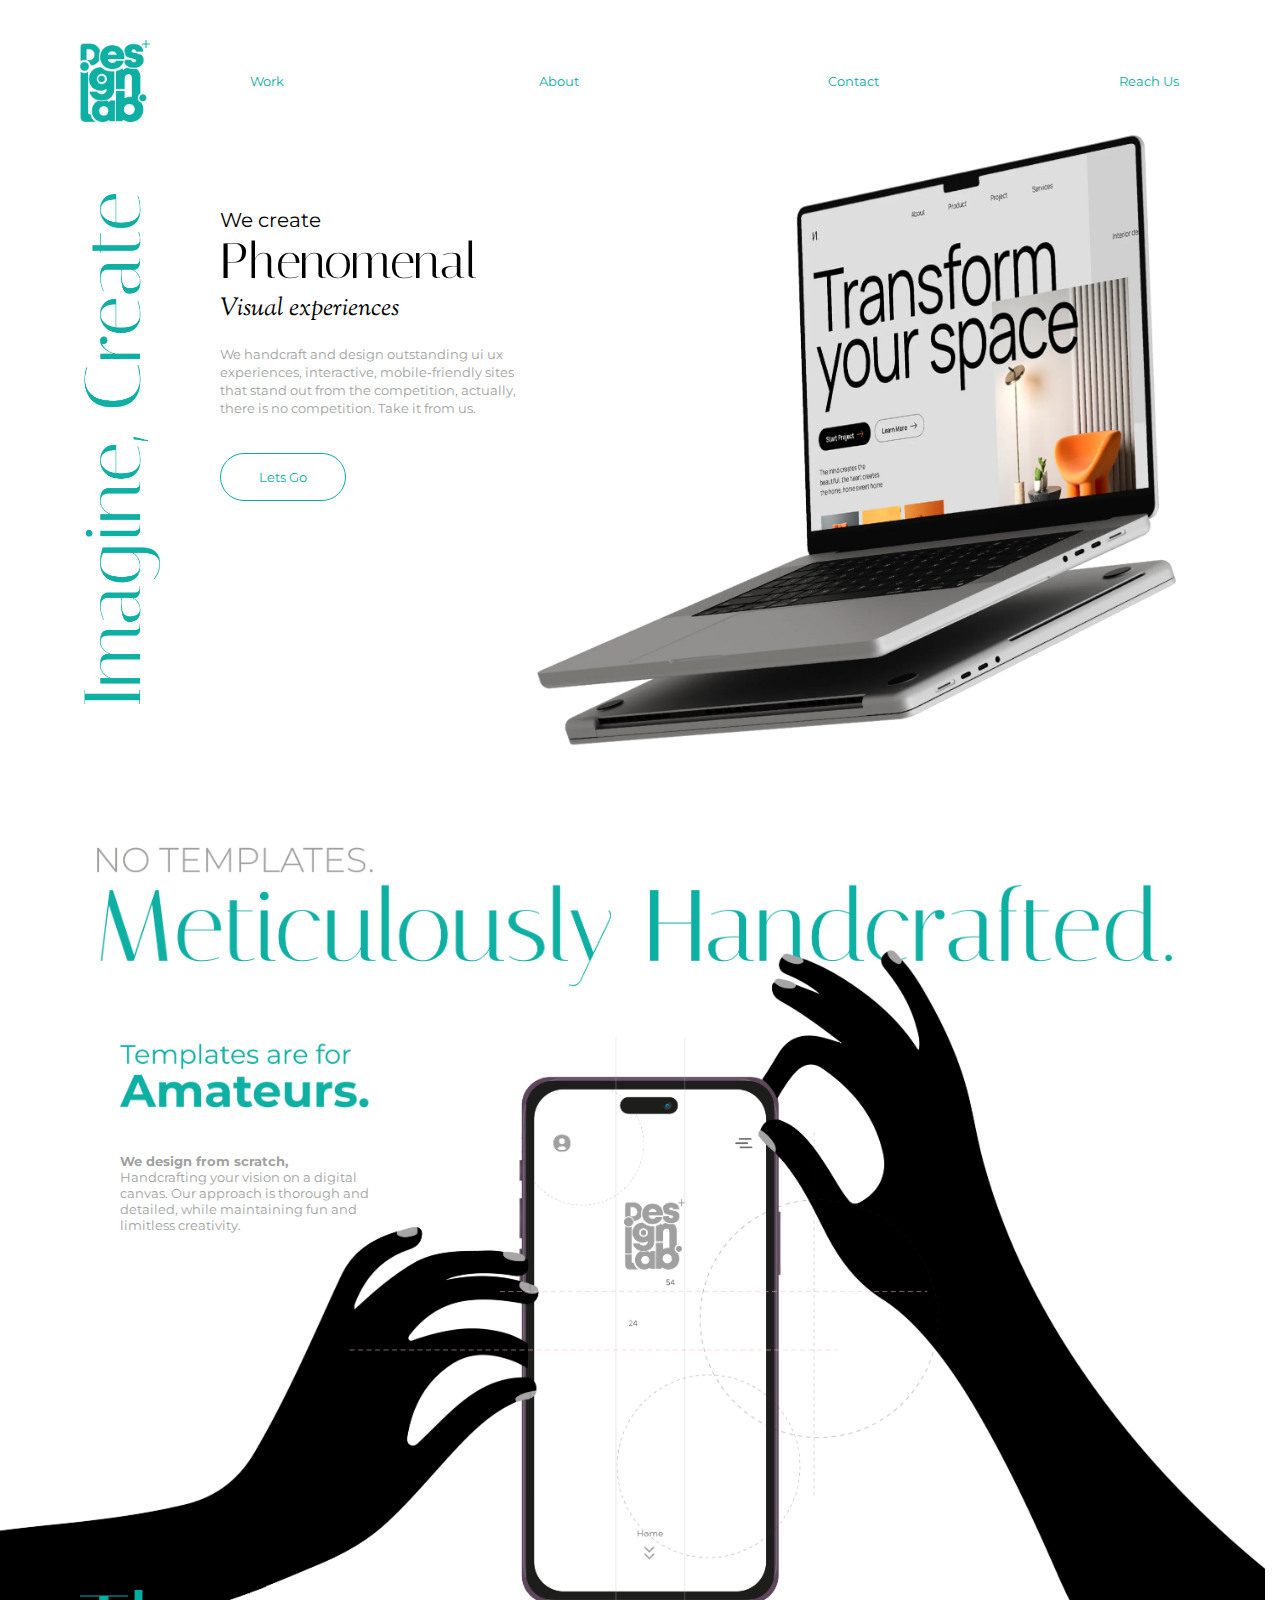
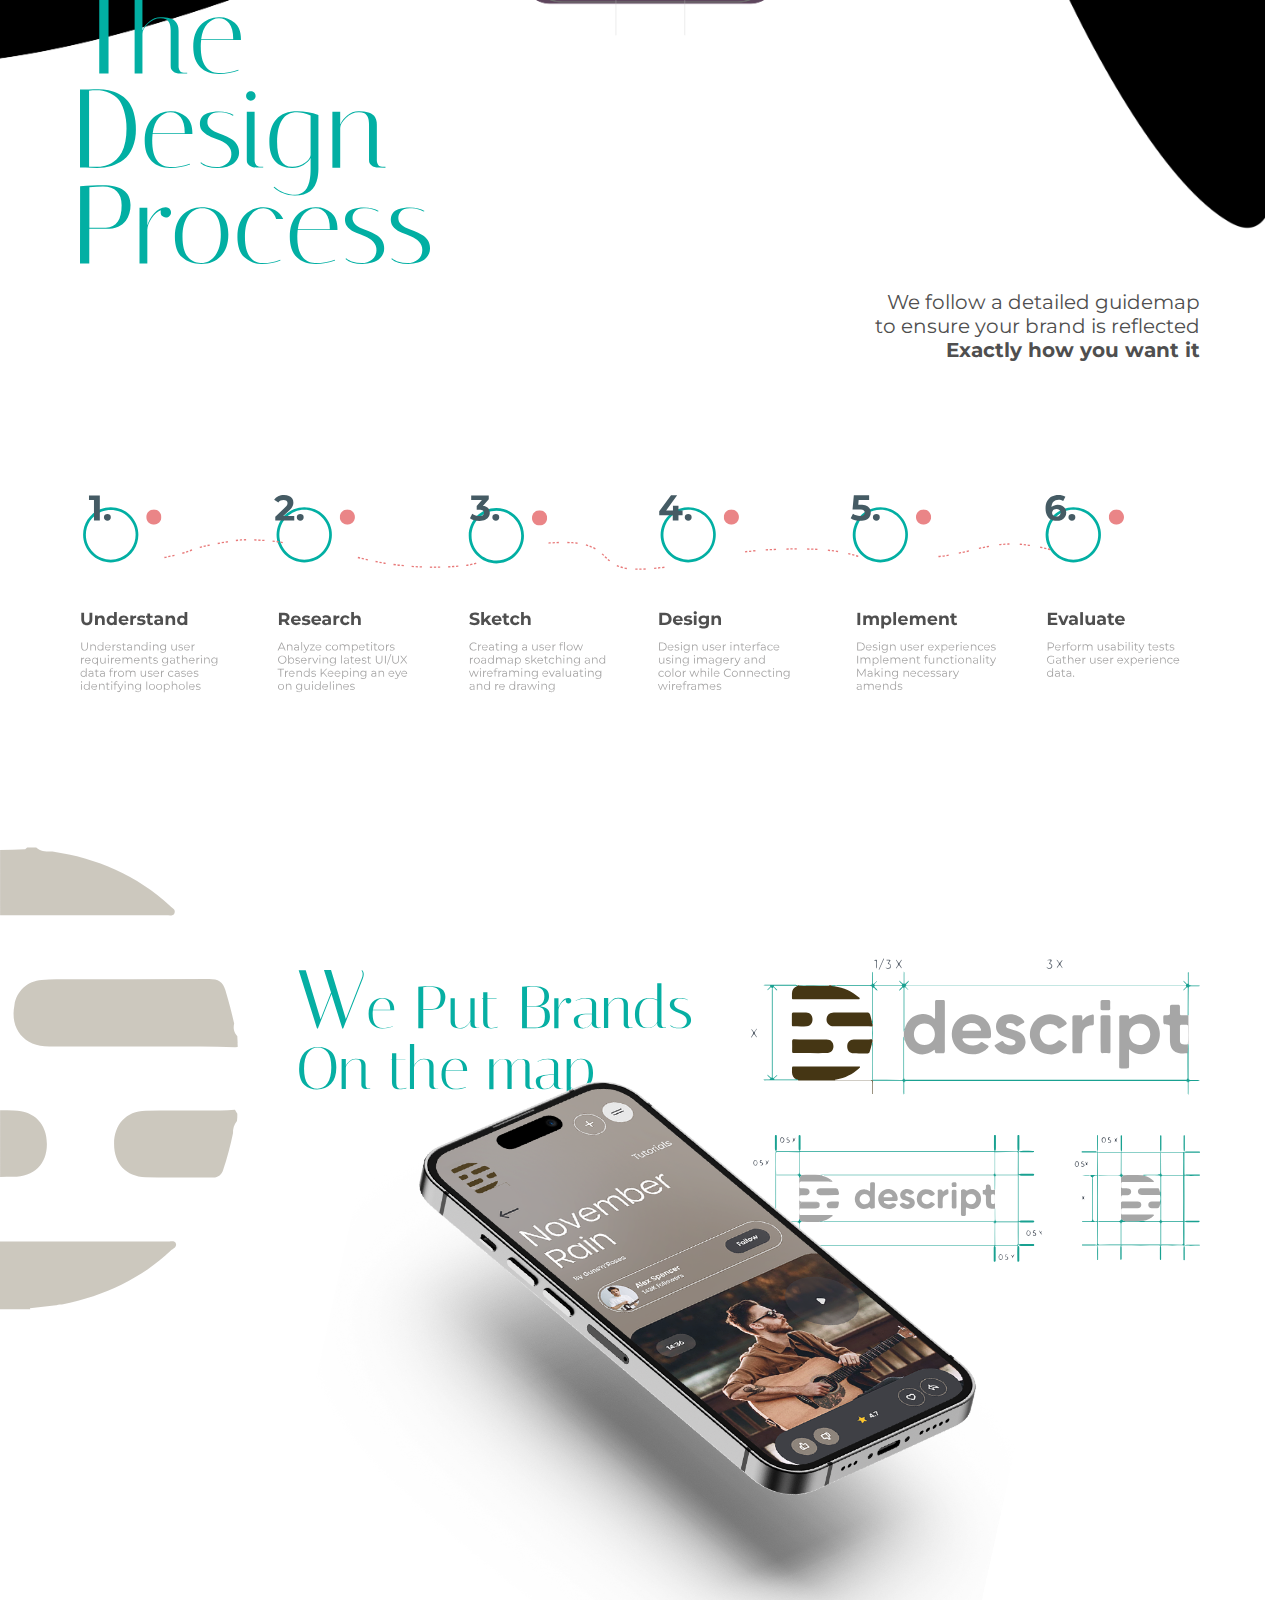
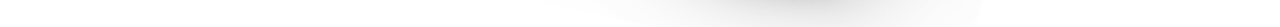
==== index.html @ c90d4e8f "Update index.html" ====
<!DOCTYPE html>
<html>
    <head>
        <!-- Google tag (gtag.js) -->
<script async src="https://www.googletagmanager.com/gtag/js?id=G-6JZDWFTPSZ"></script>
<script>
  window.dataLayer = window.dataLayer || [];
  function gtag(){dataLayer.push(arguments);}
  gtag('js', new Date());

  gtag('config', 'G-6JZDWFTPSZ');
</script>
        <title>Designlab</title>
        <link rel="stylesheet" href="Designlab.css">
        <link rel="icon" type="image/x-icon" href="Images/favicon.ico">
        
        <link rel="preconnect" href="https://fonts.googleapis.com">
        <link rel="preconnect" href="https://fonts.gstatic.com" crossorigin>
        <link href="https://fonts.googleapis.com/css2?family=Italiana&family=Montserrat:wght@400;700&family=Sorts+Mill+Goudy:ital@1&display=swap" rel="stylesheet">
    </head>
    <body class="body">
        <div class="Header_elements_div">
            <div class="designlab_logo_div">
             <img class="designlablogo" src="Images/designlab_logo.png">
            </div>
            <button class="Work_button">Work</button>
            <button class="About_button">About</button>
            <button class="Contact_button">Contact</button>
            <button class="ReachUs_button">Reach Us</button>
        </div>

        <div class="landing_page_elements_div">
            <div class="imagine_create_div">
                <img class="imagine_create" src="Images/imagine_create_vertical-01.png">
            </div>
            <div class="we_create_phenomenal_div">
                <p class="we_create_phenomenal"> <span class="we_create_txt">We create</span>  <br> <span class="phenomenal">Phenomenal</span> <br> <span class="Visual_experiences">Visual experiences</span> <br> <br> <span class="paragraph_text"> We handcraft and design outstanding ui ux <br> experiences, interactive, mobile-friendly sites <br> that stand out from the competition, actually, <br> 
                    there is no competition. Take it from us.</span>
                </p>
                <button class="lets_go_button">Lets Go</button>
            </div>

            <div class="floating_mac_div">
                <img class="floating_mac" src="Images/floating_mac.webp">
            </div>
        </div>

        <div class="meticulous_div">
            <img class="meticulously_handcrafted" src="Images/meticulously_handcrafted-01.png">
            <div class="phone_hands">
                <img class="phone_hands_image" src="Images/Phone_hands.png">
            </div>
            <div class="amateurs">
                <img class="templates_are_for_amateurs" src="Images/templates_are_for_amateurs-01.png">

                <p class="we_design"> <span class="we_design_sentence">
                    We design from scratch,</span> <br> 
                    Handcrafting your vision on a digital <br> 
                    canvas. Our approach is thorough and <br> 
                    detailed, while maintaining fun and <br> 
                    limitless creativity.
                </p>
            </div>
        </div>

        <div class="the_design_process_div">
            <img class="design_process_text" src="Images/design_process_text-01.svg">
            <div class="we_follow_div">
                <p class="we_follow_text">
                    We follow a detailed guidemap <br>
                    to ensure your brand is reflected <br>
                    <span class="exactly_how"> Exactly how you want it </span> 
                </p>
            </div>
            <div class="roadmap_div">
            <img class="roadmap" src="Images/roadmap.svg">
            </div>
        </div>

        <div class="brands_on_the_map_div">
            <img class="brands_on_the_map" src="Images/brands_on_the_map.svg">
            <img class="floating_iphone" src="Images/floating_iphone.png">
        </div>
        
</body>
</html>
---- Designlab.css ----
.body{
    margin-left: 80px;
    margin-right: 80px;
    margin-bottom: 500px;
}

.designlablogo{
    width: 70px;}

.Work_button {
    font-family: 'Montserrat';
    position: absolute;
    right: 895px;
    display: inline-block;
    background-color: #ffffff;
    border: #ffffff 1px solid;
    color: #06AFA3;
    border-radius: 30px;
    padding-left: 20px;
    padding-right: 20px;
    padding-top: 5px;
    padding-bottom: 5px;
    transition-duration: 500ms;
    transition: ease-in-out;}
    
.Work_button:hover{
    border-color: #2b2828;}

.About_button {
    font-family: 'Montserrat';
    position: absolute;
    right: 600px;
    display: inline-block;
    background-color: #ffffff;
    color: #06AFA3;
    border-style: solid;
    border-color: #ffffff;
    border-radius: 30px; 
    border-width: 1px;
    padding-left: 20px;
    padding-right: 20px;
    padding-top: 5px;
    padding-bottom: 5px;}

.Contact_button {
    font-family: 'Montserrat';
    position: absolute;
    right: 300px;
    display: inline-block;
    background-color: #ffffff;
    color:#06AFA3;
    border-style: solid;
    border-color: #ffffff;
    border-radius: 30px;
    border-width: 1px;
    padding-left: 20px;
    padding-right: 20px;
    padding-top: 5px;
    padding-bottom: 5px;}

.ReachUs_button {
    font-family: 'Montserrat';
    position: absolute;
    right: 0;
    display: inline-block;
    background-color: #ffffff;
    color:#06AFA3;
    border-style: solid;
    border-color: #ffffff;
    border-radius: 30px;
    border-width: 1px;
    padding-left: 20px;
    padding-right: 20px;
    padding-top: 5px;
    padding-bottom: 5px;}

.Header_elements_div{
    margin-top: 40px;
    align-items: center;
    position: relative;
    display: flex;}
    

.designlab_logo_div{
    display: flex;}

.Buttons_div{
    display: flex;
    justify-content: space-between;
    align-items: center;}

.imagine_create{
    width: 80px;
    margin-top: 72px;}
    
.imagine_create_div{
    position: absolute;
    left: 0;}     
    

.landing_page_elements_div{
    margin-bottom: 300px;
    display: flex;
    position: relative;}
    
.we_create_txt{
    font-family: 'montserrat';
    font-size: 20px;}    

.phenomenal{
    font-family: 'italiana';
    font-size: 50px;}

.Visual_experiences{
    font-family: 'Sorts Mill Goudy';
    font-style: italic;
    font-size: 25px;}   
    
.we_create_phenomenal{
    display: inline-block;}

.we_create_phenomenal_div{
    position: absolute;
    left: 140px;
    top: 70px;
    position: relative;}

.floating_mac{
    position: absolute;
    right: 0;
    top: -20px;
    width: 700px;
    margin-top: 0px;}
    
.text_paragraph_div{
    display: flex;}
    
.paragraph_text{
    font-family: 'montserrat';
    font-size: 13px;
    color: #A1A1A1;}
    
.lets_go_button{
    display: flex;
    font-family: 'montserrat';
    color: #06AFA3;
    background-color: #ffffff;
    border: #06AFA3 solid 1.3px;
    padding: 15px 38px 15px 38px;
    border-radius: 30px;
    margin-top: 20px ;}

.lets_go_button:hover{
    background-color: #06AFA3;
    color: #ffffff;
    transition: ease-in-out;
    transition-duration: 200ms;}

.meticulous_div{
    display: inline-block;
    position: relative;
    margin-top: 100px;
    margin-bottom: 200px;}    
    
.meticulously_handcrafted{
    position: relative;
    top: 0;
    display: flex;
    justify-self: center;
    width: 1100px;}
    
/*.floating_iphone{
    width: 760px;
    position: absolute;
    top: 80px;
    left: 150px;}*/

.phone_hands{
    position: absolute;
    top: 115px;
    left: -80px;} 

.phone_hands_image{
    width: 1265px;
}    
    
.amateurs{
    position: absolute;
    top: 210px;
    left: 40px;
    margin-right: 60px;}

.templates_are_for_amateurs{
    width: 250px;}    
    
.we_design{
    margin-top: 30px;
    font-family: 'montserrat';
    text-align: left;
    font-weight: 400;
    font-size: 13px;
    color: #A1A1A1;}

.we_design_sentence{
    font-weight: 700;
    font-family: 'montserrat';}

.the_design_process_div{
    z-index: 50;
    position: relative;
    margin-bottom: 1250px;}

.we_follow_div{
    position: relative;
    margin-bottom: 400px;}  
    
.we_follow_text{
    position: absolute;
    right: 0;
    top: 280px;
    color: #4F4F4F;
    font-family: 'montserrat';
    font-size: 20px;
    text-align: right;}

.exactly_how{
    font-weight: 700;}    

.design_process_text{
    position: absolute;
    top: 0;
    left: 0;
    width: 350px;
}    

.roadmap{
    width: 1100px;}
    
.roadmap_div{
    position: absolute;
    top: 500px;}

.brands_on_the_map_div{
    z-index: 20;
    position: relative;}

.brands_on_the_map{
    position: absolute;
    left: -80px;
}    

.floating_iphone{
    width: 920px;
    position: absolute;
    top: 195px;
    left: 150px;}
    
.project_card{
    width: 310px;
    height: 340px;
    border-radius: 20px;
    border: #2b2828, solid, 1px;
    background-color: #ffffff;
    box-shadow: 0px 0px 4px rgba(0, 0, 0, 0.2)
}
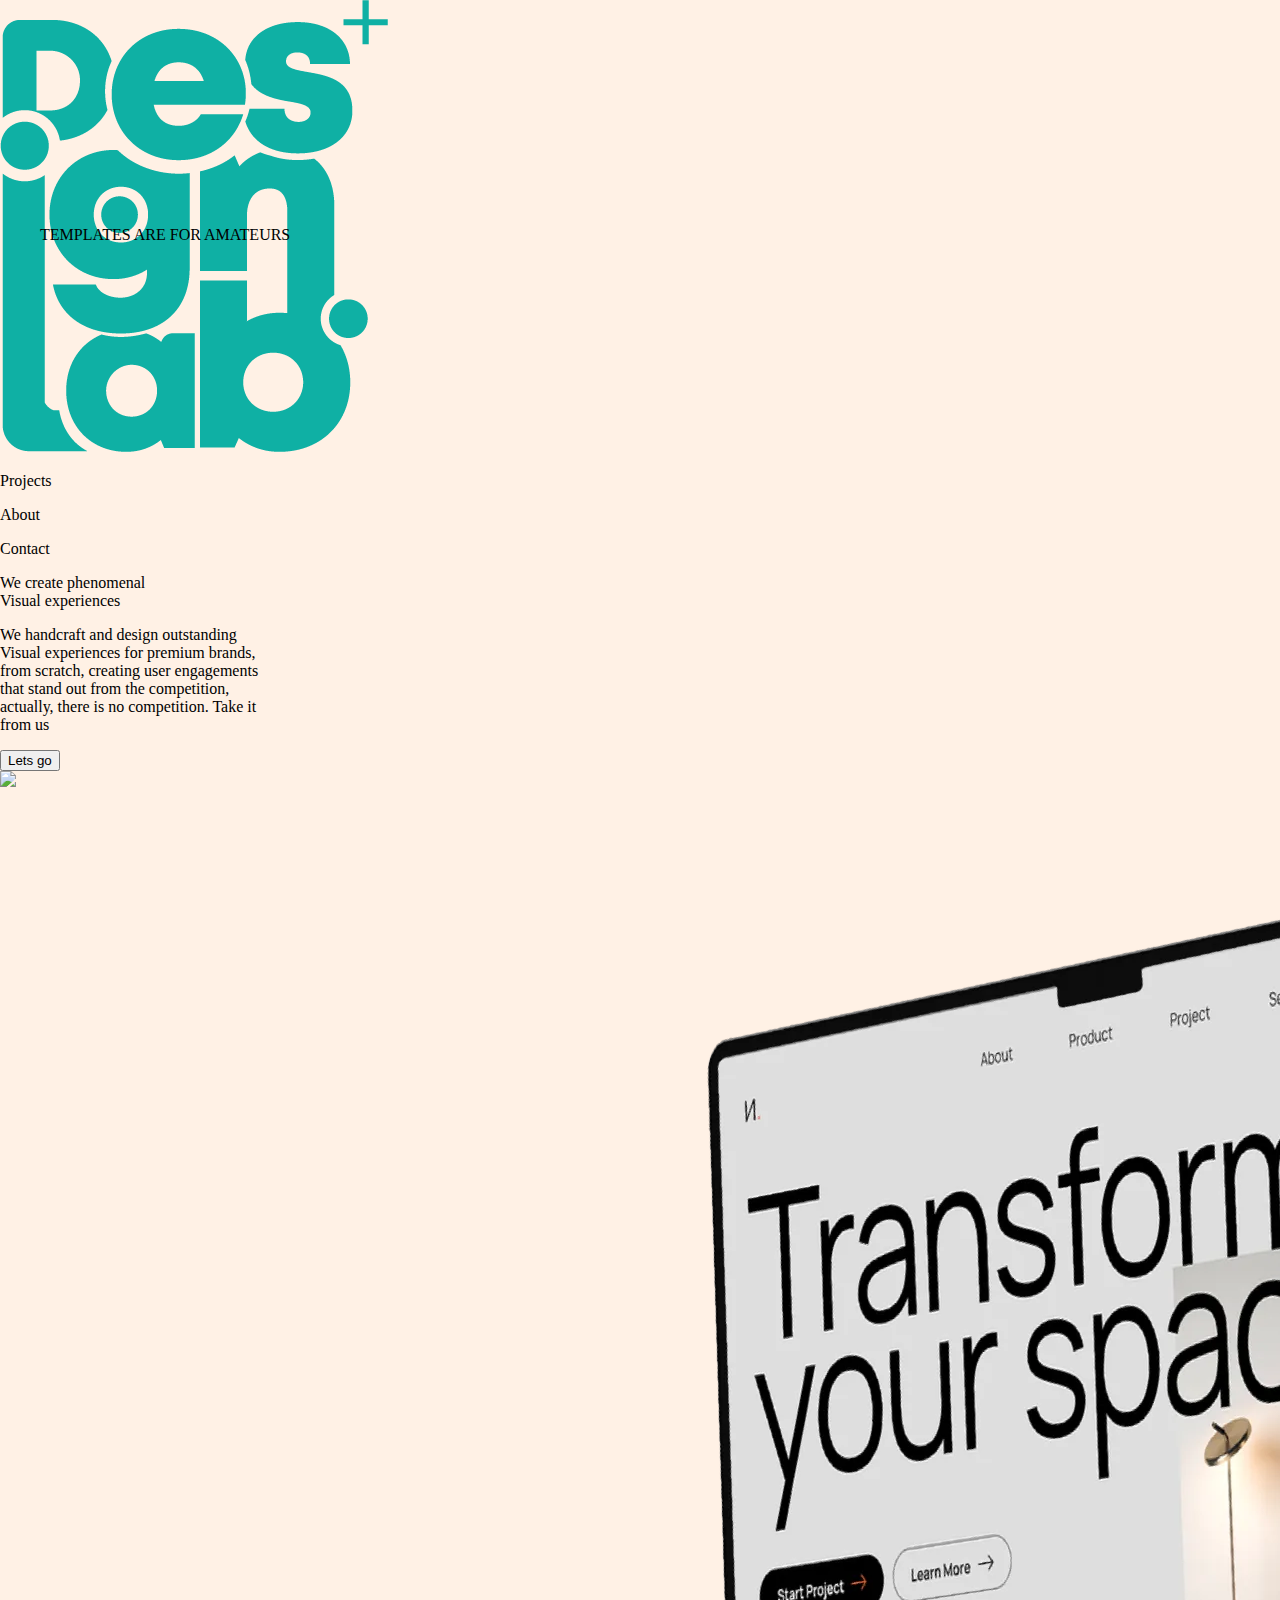
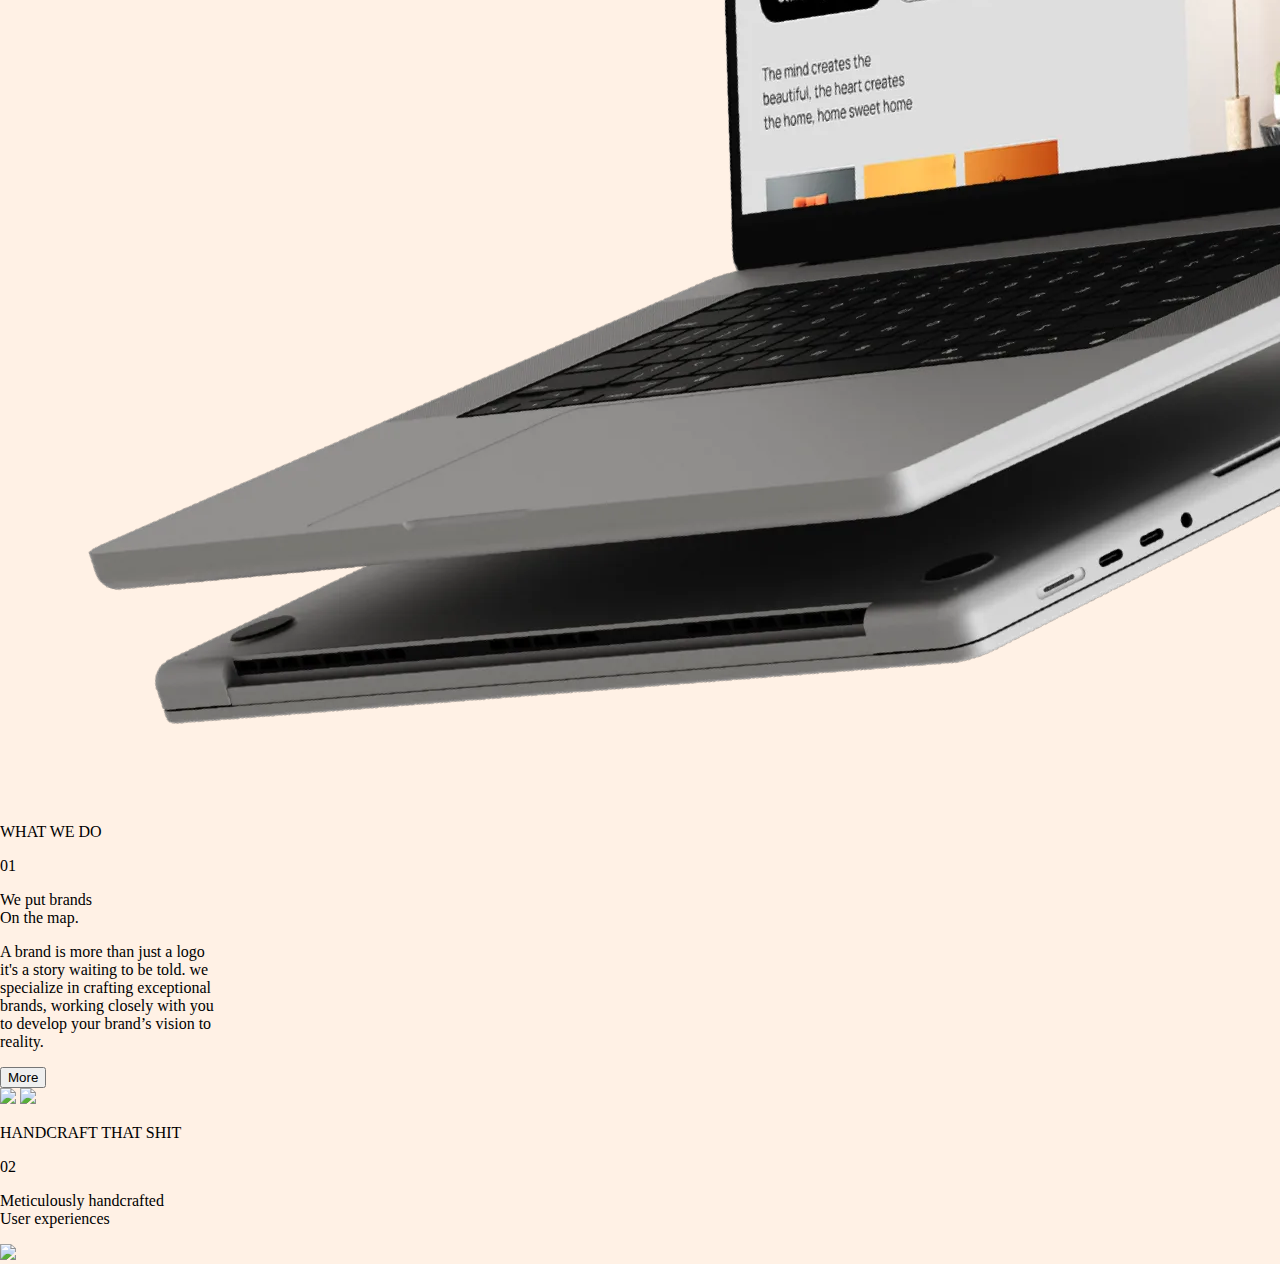
==== commit 96f87ce5: "Update index.html" ====
--- a/index.html
+++ b/index.html
@@ -1,86 +1,91 @@
 <!DOCTYPE html>
 <html>
     <head>
-        <!-- Google tag (gtag.js) -->
-<script async src="https://www.googletagmanager.com/gtag/js?id=G-6JZDWFTPSZ"></script>
-<script>
-  window.dataLayer = window.dataLayer || [];
-  function gtag(){dataLayer.push(arguments);}
-  gtag('js', new Date());
-
-  gtag('config', 'G-6JZDWFTPSZ');
-</script>
         <title>Designlab</title>
         <link rel="stylesheet" href="Designlab.css">
-        <link rel="icon" type="image/x-icon" href="Images/favicon.ico">
-        
+        <link rel="icon" type="image/x-icon" href="/images/favicon.ico">
+        <style> body{background:#FFF1E5;
+        margin: 0%;
+        overflow-x : hidden;
+        justify-content: center;}</style>
+        <link rel="preload" href="AstralagaRegular.woff2" as="font" type="font/woff2" crossorigin>
+        <link rel="preload" href="AstralagaMedium.woff2" as="font" type="font/woff2" crossorigin>
         <link rel="preconnect" href="https://fonts.googleapis.com">
         <link rel="preconnect" href="https://fonts.gstatic.com" crossorigin>
-        <link href="https://fonts.googleapis.com/css2?family=Italiana&family=Montserrat:wght@400;700&family=Sorts+Mill+Goudy:ital@1&display=swap" rel="stylesheet">
+        <link href="https://fonts.googleapis.com/css2?family=Space+Grotesk:wght@300..700&display=swap" rel="stylesheet">
     </head>
-    <body class="body">
-        <div class="Header_elements_div">
-            <div class="designlab_logo_div">
-             <img class="designlablogo" src="Images/designlab_logo.png">
-            </div>
-            <button class="Work_button">Work</button>
-            <button class="About_button">About</button>
-            <button class="Contact_button">Contact</button>
-            <button class="ReachUs_button">Reach Us</button>
+
+    <body>
+        <div class="topsection">
+            <img class="logo"  src="Images/designlab_logo.png">
         </div>
 
-        <div class="landing_page_elements_div">
-            <div class="imagine_create_div">
-                <img class="imagine_create" src="Images/imagine_create_vertical-01.png">
+        <div class="navbar">
+            <p class="navlink">Projects</p>
+            <div class="navdivider"></div>
+            <p class="navlink">About</p>
+            <div class="navdivider" ></div>
+            <p class="navlink">Contact</p>
+        </div>
+
+        <div class="herosection">
+            <div class="textdiv">
+                <p  class="wecreate"> We create phenomenal<br>
+                    Visual experiences</p>
+                <p  class="wehandcraft"> We handcraft and design outstanding <br>
+                    Visual experiences for premium brands,<br> from scratch, creating user engagements<br>
+                    that stand out from the competition,<br> actually, there is no competition. Take it<br>
+                    from us
+                </p>
+                <button class="letsgobutton">Lets go</button>
+
             </div>
-            <div class="we_create_phenomenal_div">
-                <p class="we_create_phenomenal"> <span class="we_create_txt">We create</span>  <br> <span class="phenomenal">Phenomenal</span> <br> <span class="Visual_experiences">Visual experiences</span> <br> <br> <span class="paragraph_text"> We handcraft and design outstanding ui ux <br> experiences, interactive, mobile-friendly sites <br> that stand out from the competition, actually, <br> 
-                    there is no competition. Take it from us.</span>
+            <img class="imaginecreate" src="Images/imagine-create.svg">
+            <img class="floatingmac" src="Images/floating_mac.webp">
+        </div>
+
+        <div class="whatwedo" >
+            <p class="whatwedotext">WHAT WE DO</p>
+        </div>
+
+        <div class="brandingsection">
+            <Div class="textdiv2" >
+                <div class="one">
+                    <p>01</p>
+                </div>
+                <p  class="weputbrands"> We put brands<br>
+                    On the map.</p>
+                <p  class="a-brand-is"> A brand is more than just a logo <br>
+                    it's a story waiting to be told. we<br> specialize in crafting exceptional <br>
+                    brands, working closely with you<br> to develop your brand’s vision to<br>
+                    reality.
                 </p>
-                <button class="lets_go_button">Lets Go</button>
+                <button class="morebutton">More</button>
+            </Div>
+            <img class="floatingiphone" src="Images/floating-iphone.png">
+            <img class="descriptgraphic" src="Images/descript-graphic.svg">
+        </div>
+
+        <div class="amateurs" >
+            <p>TEMPLATES ARE FOR AMATEURS</p>
+        </div>
+
+        <div class="shittext" >
+            <p>HANDCRAFT THAT SHIT</p>
+        </div>
+
+        <div class="meticulous-section">
+            <div class="two">
+                <p>02</p>
+            </div>
+            <div class="meticuloustext" >
+                <p>Meticulously handcrafted<br>User experiences</p>
             </div>
 
-            <div class="floating_mac_div">
-                <img class="floating_mac" src="Images/floating_mac.webp">
-            </div>
-        </div>
+            <img class="phonehands" src="Images/phone-hands.png">
 
-        <div class="meticulous_div">
-            <img class="meticulously_handcrafted" src="Images/meticulously_handcrafted-01.png">
-            <div class="phone_hands">
-                <img class="phone_hands_image" src="Images/Phone_hands.png">
-            </div>
-            <div class="amateurs">
-                <img class="templates_are_for_amateurs" src="Images/templates_are_for_amateurs-01.png">
-
-                <p class="we_design"> <span class="we_design_sentence">
-                    We design from scratch,</span> <br> 
-                    Handcrafting your vision on a digital <br> 
-                    canvas. Our approach is thorough and <br> 
-                    detailed, while maintaining fun and <br> 
-                    limitless creativity.
-                </p>
-            </div>
-        </div>
-
-        <div class="the_design_process_div">
-            <img class="design_process_text" src="Images/design_process_text-01.svg">
-            <div class="we_follow_div">
-                <p class="we_follow_text">
-                    We follow a detailed guidemap <br>
-                    to ensure your brand is reflected <br>
-                    <span class="exactly_how"> Exactly how you want it </span> 
-                </p>
-            </div>
-            <div class="roadmap_div">
-            <img class="roadmap" src="Images/roadmap.svg">
-            </div>
-        </div>
-
-        <div class="brands_on_the_map_div">
-            <img class="brands_on_the_map" src="Images/brands_on_the_map.svg">
-            <img class="floating_iphone" src="Images/floating_iphone.png">
         </div>
         
-</body>
+        
+    </body>
 </html>
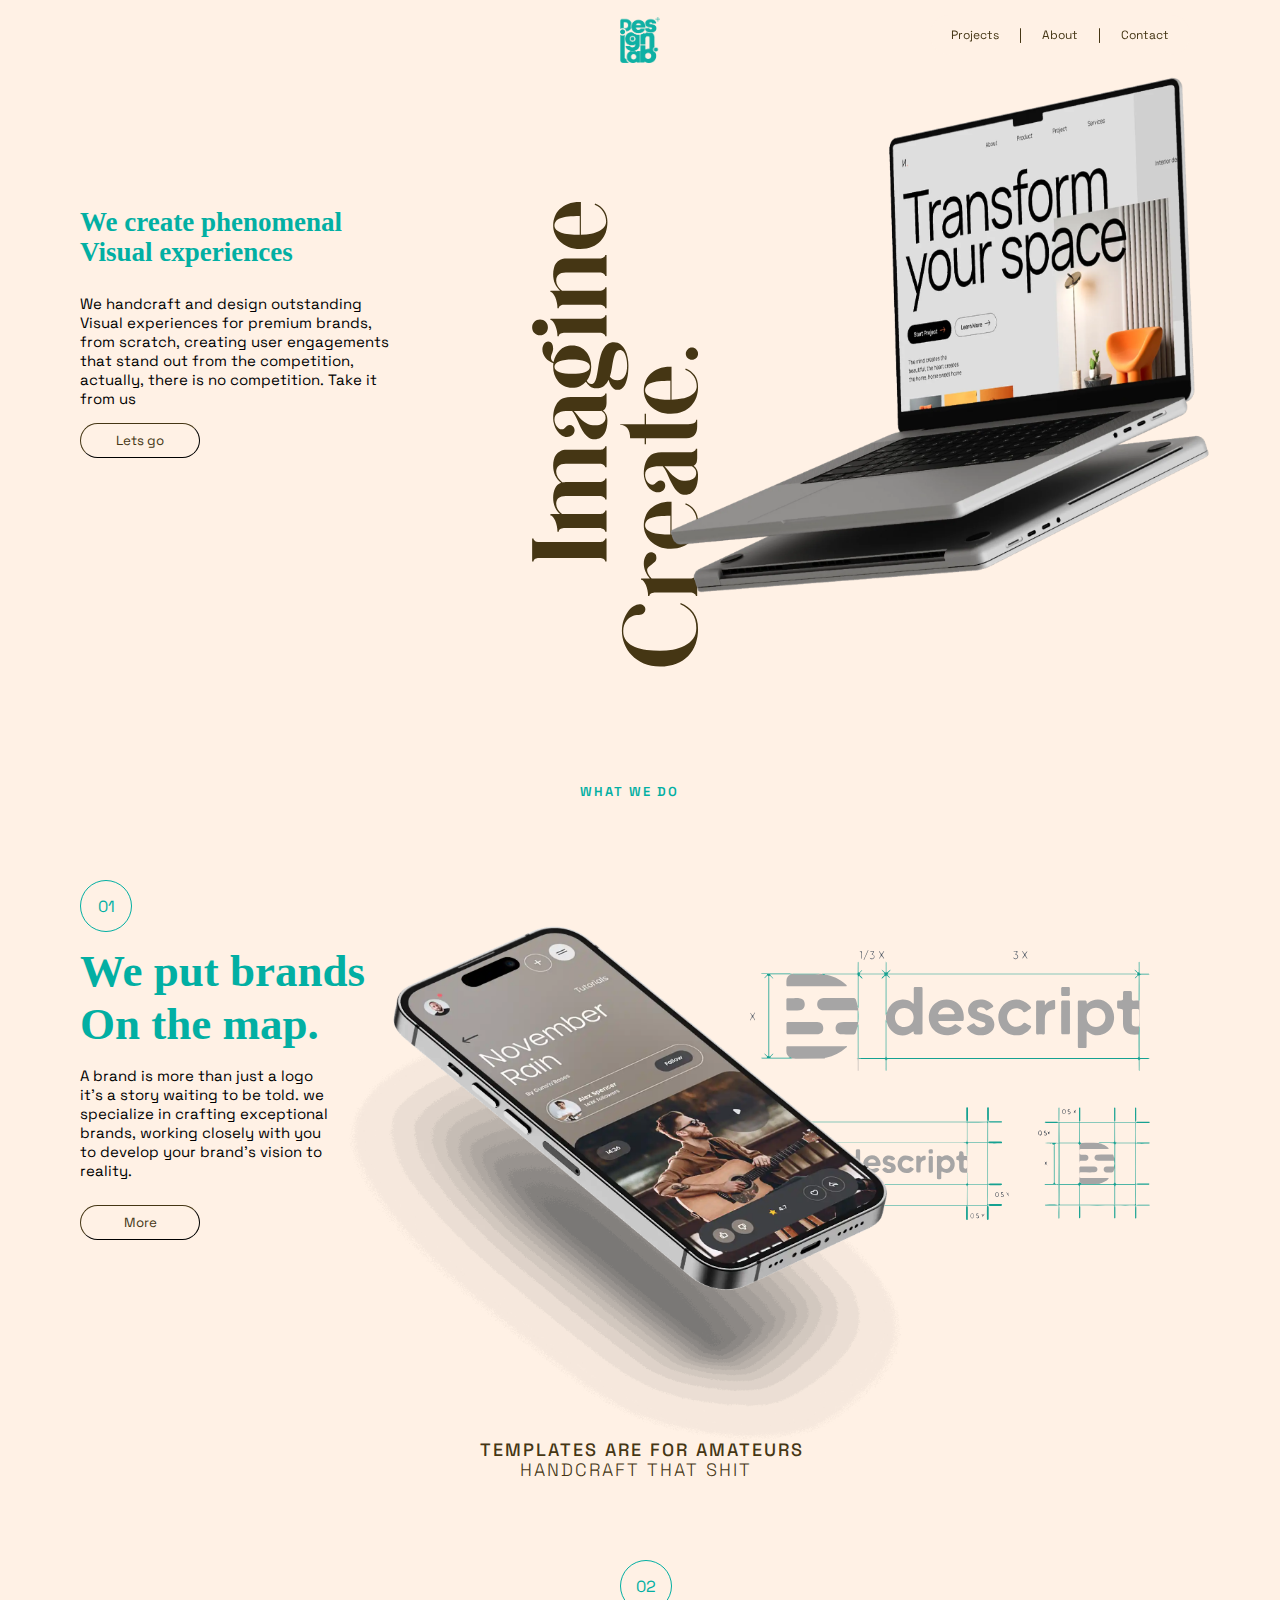
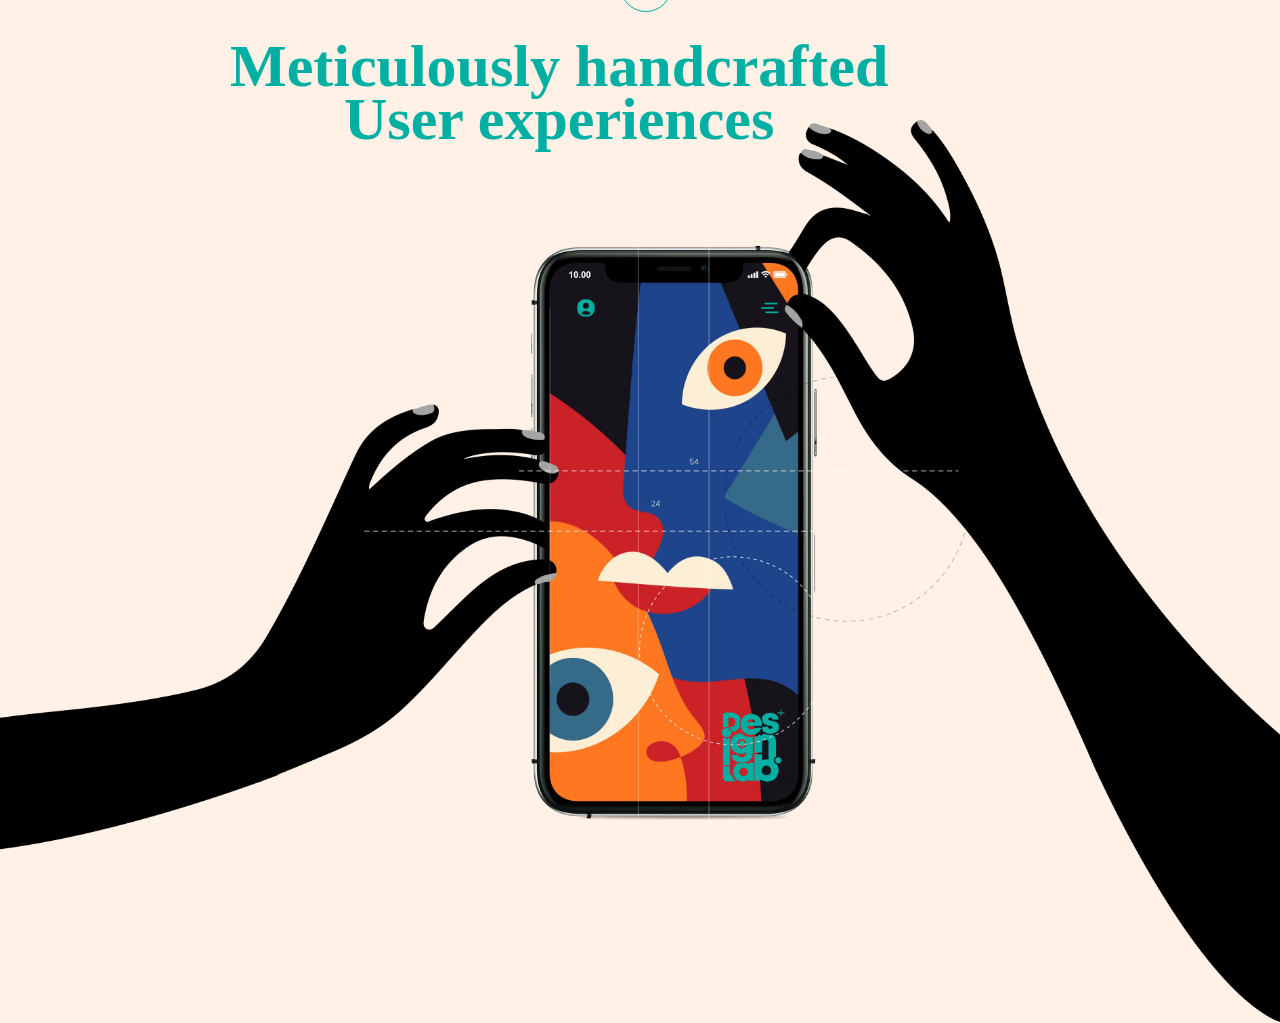
==== commit c6c845e1: "Update index.html" ====
--- a/index.html
+++ b/index.html
@@ -62,7 +62,7 @@
                 </p>
                 <button class="morebutton">More</button>
             </Div>
-            <img class="floatingiphone" src="Images/floating-iphone.png">
+            <img class="floatingiphone" src="Images/floating-iphone.webp">
             <img class="descriptgraphic" src="Images/descript-graphic.svg">
         </div>
 
@@ -82,7 +82,7 @@
                 <p>Meticulously handcrafted<br>User experiences</p>
             </div>
 
-            <img class="phonehands" src="Images/phone-hands.png">
+            <img class="phonehands" src="Images/phone-hands.webp">
 
         </div>
         
--- a/Designlab.css
+++ b/Designlab.css
@@ -1,265 +1,236 @@
-.body{
-    margin-left: 80px;
-    margin-right: 80px;
-    margin-bottom: 500px;
-}
-
-.designlablogo{
-    width: 70px;}
-
-.Work_button {
-    font-family: 'Montserrat';
-    position: absolute;
-    right: 895px;
-    display: inline-block;
-    background-color: #ffffff;
-    border: #ffffff 1px solid;
-    color: #06AFA3;
-    border-radius: 30px;
-    padding-left: 20px;
-    padding-right: 20px;
-    padding-top: 5px;
-    padding-bottom: 5px;
-    transition-duration: 500ms;
-    transition: ease-in-out;}
-    
-.Work_button:hover{
-    border-color: #2b2828;}
-
-.About_button {
-    font-family: 'Montserrat';
-    position: absolute;
-    right: 600px;
-    display: inline-block;
-    background-color: #ffffff;
-    color: #06AFA3;
+.topsection{
+    align-items: center;
+    justify-content: center;
+    position: absolute;
+    display: flex;
+    background-color: rgba(127, 255, 212, 0);
+    width: 100%;
+    height: 80px;
+}
+
+.navbar{
+    display: flex;
+    position: fixed;
+    backdrop-filter: blur(5px);
+    justify-content: space-evenly;
+    align-items: center;
+    top: 15px;
+    background-color: #fff1e5c6;
+    width: 260px;
+    height: 40px;
+    border-radius: 50px;
+    left: 930px;
+    z-index: 100;
+}
+
+.navdivider{
+    background-color: #453614;
+    height: 15px;
+    width: 0.5px;
+    border-radius: 20px;
+}
+
+.navlink{
+    font-family: "Space Grotesk", sans-serif;
+    font-size: 12px;
+    color: #453614;
+
+}
+
+.logo{
+    position: relative;
+    display: flex;
+    width: 40px;
+}
+
+.herosection{
+    position: absolute;
+    display: flex;
+    top: 50px;
+
+}
+
+.imaginecreate{
+    position: relative;
+    width: 210px;
+    left: 200px;
+    top: 100px;
+}
+
+.floatingmac{
+    position: relative;
+    width: 590px;
+    left: 120px;
+}
+
+.textdiv{
+    position: relative;
+    left: 80px;
+    top: 130px;
+}
+
+.wecreate{
+    color: #02AFA3;
+    font-family: 'Astralaga';
+    font-weight: 800;
+    font-size: 27px;
+    line-height: 30px;
+
+}
+
+.wehandcraft{
+    font-family: "Space Grotesk", sans-serif;
+    font-size: 15px;
+    font-weight: 400;}
+
+.letsgobutton{
+    font-family: "Space Grotesk", sans-serif;
+    background-color: rgba(0, 0, 0, 0);
+    width: 120px;
+    height: 35px;
+    color: #453614;
+    border-color: #453614;
+    border-radius: 20px;
+    border-width: 1px;
+}
+
+.whatwedo{
+    position: absolute;
+    color: #02AFA3;
+    font-family: "Space Grotesk", sans-serif;
+    font-size: 13px;
+    font-weight: 600;
+    letter-spacing: 2px;
+    top: 770px;
+    left: 580px;}
+
+.brandingsection{
+    position: absolute;
+    display: flex;
+    top: 850px;
+}
+
+.textdiv2{
+    position: absolute;
+    left: 80px;
+    top: 50px;}
+
+.weputbrands{
+    color: #02AFA3;
+    font-family: 'Astralaga';
+    font-weight: 800;
+    font-size: 45px;
+    line-height: 53px;}
+    
+.a-brand-is{
+    position: relative;
+    font-family: "Space Grotesk", sans-serif;
+    font-size: 15px;
+    font-weight: 400;
+    top: -30px;}
+
+.morebutton{
+    position: relative;
+    font-family: "Space Grotesk", sans-serif;
+    background-color: rgba(0, 0, 0, 0);
+    width: 120px;
+    height: 35px;
+    color: #453614;
+    border-color: #453614;
+    border-radius: 20px;
+    border-width: 1px;
+    top: -20px;}
+    
+    
+.floatingiphone{
+    position: relative;
+    width: 800px;
+    left: 230px;
+    z-index: 50;
+    top: 30px;
+} 
+
+.descriptgraphic{
+    position: absolute;
+    width: 400px;
+    left: 750px;
+    top: 100px;
+}
+
+.amateurs{
+    position: absolute;
+    color: #453614;
+    font-family: "Space Grotesk", sans-serif;
+    font-size: 18px;
+    font-weight: 500;
+    letter-spacing: 2px;
+    top: 1420px;
+    left: 480px;
+}
+
+.shittext{
+    position: absolute;
+    color: #453614;
+    font-family: "Space Grotesk", sans-serif;
+    font-size: 18px;
+    font-weight: 300;
+    letter-spacing: 2px;
+    top: 1440px;
+    left: 520px;
+}
+
+.one{
+    position: absolute;
+    top: -20px;
+    font-family: "Space Grotesk", sans-serif;
+    color: #02AFA3;
+    display: flex;
+    align-items: center;
+    justify-content: center;
+    width: 50px;
+    height: 50px;
+    border-color: #02AFA3;
     border-style: solid;
-    border-color: #ffffff;
-    border-radius: 30px; 
-    border-width: 1px;
-    padding-left: 20px;
-    padding-right: 20px;
-    padding-top: 5px;
-    padding-bottom: 5px;}
-
-.Contact_button {
-    font-family: 'Montserrat';
-    position: absolute;
-    right: 300px;
-    display: inline-block;
-    background-color: #ffffff;
-    color:#06AFA3;
-    border-style: solid;
-    border-color: #ffffff;
     border-radius: 30px;
     border-width: 1px;
-    padding-left: 20px;
-    padding-right: 20px;
-    padding-top: 5px;
-    padding-bottom: 5px;}
-
-.ReachUs_button {
-    font-family: 'Montserrat';
-    position: absolute;
-    right: 0;
-    display: inline-block;
-    background-color: #ffffff;
-    color:#06AFA3;
+
+}
+
+.two{
+    position: absolute;
+    top: 1560px;
+    left: 620px;
+    font-family: "Space Grotesk", sans-serif;
+    color: #02AFA3;
+    display: flex;
+    align-items: center;
+    justify-content: center;
+    width: 50px;
+    height: 50px;
+    border-color: #02AFA3;
     border-style: solid;
-    border-color: #ffffff;
     border-radius: 30px;
-    border-width: 1px;
-    padding-left: 20px;
-    padding-right: 20px;
-    padding-top: 5px;
-    padding-bottom: 5px;}
-
-.Header_elements_div{
-    margin-top: 40px;
-    align-items: center;
-    position: relative;
-    display: flex;}
-    
-
-.designlab_logo_div{
-    display: flex;}
-
-.Buttons_div{
-    display: flex;
-    justify-content: space-between;
-    align-items: center;}
-
-.imagine_create{
-    width: 80px;
-    margin-top: 72px;}
-    
-.imagine_create_div{
-    position: absolute;
-    left: 0;}     
-    
-
-.landing_page_elements_div{
-    margin-bottom: 300px;
-    display: flex;
-    position: relative;}
-    
-.we_create_txt{
-    font-family: 'montserrat';
-    font-size: 20px;}    
-
-.phenomenal{
-    font-family: 'italiana';
-    font-size: 50px;}
-
-.Visual_experiences{
-    font-family: 'Sorts Mill Goudy';
-    font-style: italic;
-    font-size: 25px;}   
-    
-.we_create_phenomenal{
-    display: inline-block;}
-
-.we_create_phenomenal_div{
-    position: absolute;
-    left: 140px;
-    top: 70px;
-    position: relative;}
-
-.floating_mac{
-    position: absolute;
-    right: 0;
-    top: -20px;
-    width: 700px;
-    margin-top: 0px;}
-    
-.text_paragraph_div{
-    display: flex;}
-    
-.paragraph_text{
-    font-family: 'montserrat';
-    font-size: 13px;
-    color: #A1A1A1;}
-    
-.lets_go_button{
-    display: flex;
-    font-family: 'montserrat';
-    color: #06AFA3;
-    background-color: #ffffff;
-    border: #06AFA3 solid 1.3px;
-    padding: 15px 38px 15px 38px;
-    border-radius: 30px;
-    margin-top: 20px ;}
-
-.lets_go_button:hover{
-    background-color: #06AFA3;
-    color: #ffffff;
-    transition: ease-in-out;
-    transition-duration: 200ms;}
-
-.meticulous_div{
-    display: inline-block;
-    position: relative;
-    margin-top: 100px;
-    margin-bottom: 200px;}    
-    
-.meticulously_handcrafted{
-    position: relative;
-    top: 0;
-    display: flex;
-    justify-self: center;
-    width: 1100px;}
-    
-/*.floating_iphone{
-    width: 760px;
-    position: absolute;
-    top: 80px;
-    left: 150px;}*/
-
-.phone_hands{
-    position: absolute;
-    top: 115px;
-    left: -80px;} 
-
-.phone_hands_image{
-    width: 1265px;
-}    
-    
-.amateurs{
-    position: absolute;
-    top: 210px;
-    left: 40px;
-    margin-right: 60px;}
-
-.templates_are_for_amateurs{
-    width: 250px;}    
-    
-.we_design{
-    margin-top: 30px;
-    font-family: 'montserrat';
-    text-align: left;
-    font-weight: 400;
-    font-size: 13px;
-    color: #A1A1A1;}
-
-.we_design_sentence{
-    font-weight: 700;
-    font-family: 'montserrat';}
-
-.the_design_process_div{
-    z-index: 50;
-    position: relative;
-    margin-bottom: 1250px;}
-
-.we_follow_div{
-    position: relative;
-    margin-bottom: 400px;}  
-    
-.we_follow_text{
-    position: absolute;
-    right: 0;
-    top: 280px;
-    color: #4F4F4F;
-    font-family: 'montserrat';
-    font-size: 20px;
-    text-align: right;}
-
-.exactly_how{
-    font-weight: 700;}    
-
-.design_process_text{
-    position: absolute;
-    top: 0;
-    left: 0;
-    width: 350px;
-}    
-
-.roadmap{
-    width: 1100px;}
-    
-.roadmap_div{
-    position: absolute;
-    top: 500px;}
-
-.brands_on_the_map_div{
-    z-index: 20;
-    position: relative;}
-
-.brands_on_the_map{
-    position: absolute;
-    left: -80px;
-}    
-
-.floating_iphone{
-    width: 920px;
-    position: absolute;
-    top: 195px;
-    left: 150px;}
-    
-.project_card{
-    width: 310px;
-    height: 340px;
-    border-radius: 20px;
-    border: #2b2828, solid, 1px;
-    background-color: #ffffff;
-    box-shadow: 0px 0px 4px rgba(0, 0, 0, 0.2)
-}    
+    border-width: 1px;}
+
+.meticuloustext{
+    position: absolute;
+    color: #02AFA3;
+    font-family: 'Astralaga';
+    font-weight: 800;
+    font-size: 60px;
+    line-height: 53px;
+    text-align: center;
+    top: 1580px;
+    left: 230px;
+
+}
+
+.phonehands{
+    position: absolute;
+    width: 1300px;
+    top: 1720px;
+}
+    
+    
+    
+    
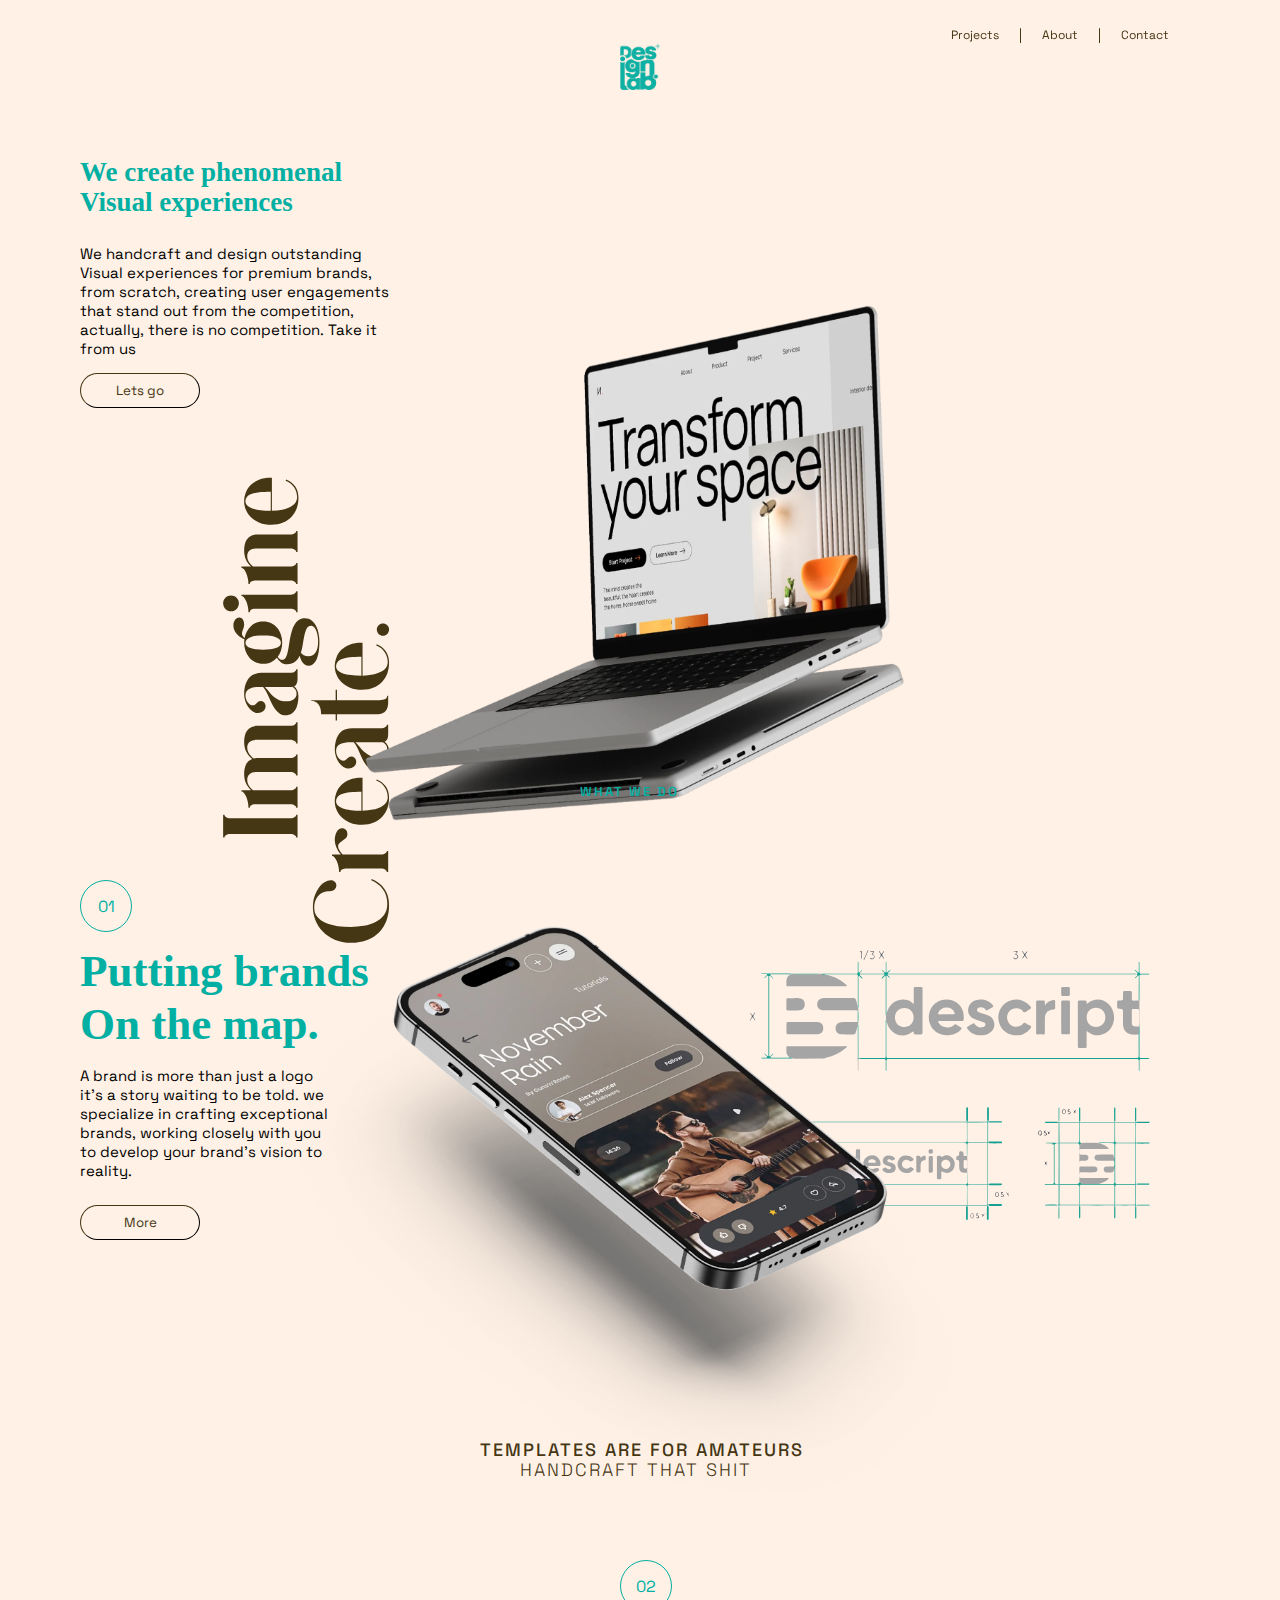
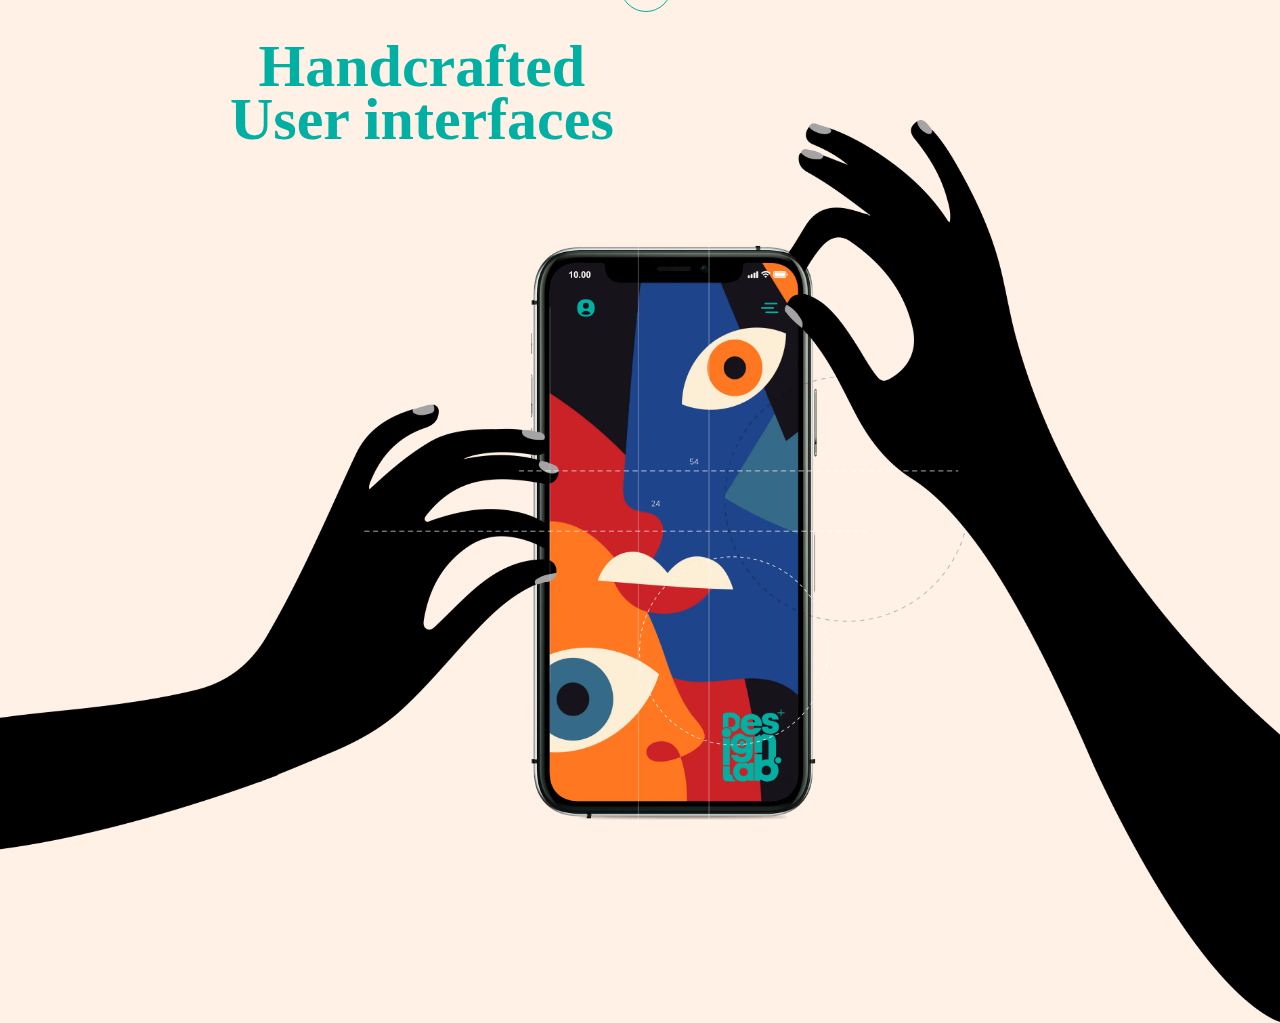
==== commit e23c7f1b: "Update index.html" ====
--- a/index.html
+++ b/index.html
@@ -16,9 +16,6 @@
     </head>
 
     <body>
-        <div class="topsection">
-            <img class="logo"  src="Images/designlab_logo.png">
-        </div>
 
         <div class="navbar">
             <p class="navlink">Projects</p>
@@ -28,63 +25,70 @@
             <p class="navlink">Contact</p>
         </div>
 
-        <div class="herosection">
-            <div class="textdiv">
-                <p  class="wecreate"> We create phenomenal<br>
-                    Visual experiences</p>
-                <p  class="wehandcraft"> We handcraft and design outstanding <br>
-                    Visual experiences for premium brands,<br> from scratch, creating user engagements<br>
-                    that stand out from the competition,<br> actually, there is no competition. Take it<br>
-                    from us
-                </p>
-                <button class="letsgobutton">Lets go</button>
-
+        <Div class="wrapper">
+            <div class="topsection">
+                <img class="logo"  src="Images/designlab_logo.png">
             </div>
-            <img class="imaginecreate" src="Images/imagine-create.svg">
-            <img class="floatingmac" src="Images/floating_mac.webp">
-        </div>
-
-        <div class="whatwedo" >
-            <p class="whatwedotext">WHAT WE DO</p>
-        </div>
-
-        <div class="brandingsection">
-            <Div class="textdiv2" >
-                <div class="one">
-                    <p>01</p>
+    
+           <div class="textdiv">
+                    <p  class="wecreate"> We create phenomenal<br>
+                        Visual experiences</p>
+                    <p  class="wehandcraft"> We handcraft and design outstanding <br>
+                        Visual experiences for premium brands,<br> from scratch, creating user engagements<br>
+                        that stand out from the competition,<br> actually, there is no competition. Take it<br>
+                        from us
+                    </p>
+                    <button class="letsgobutton">Lets go</button>
+    
+            </div>
+                <img class="imaginecreate" src="Images/imagine-create.svg">
+                <img class="floatingmac" src="Images/floating_mac.webp">
+    
+            <div class="whatwedo" >
+                <p class="whatwedotext">WHAT WE DO</p>
+            </div>
+    
+            <div class="brandingsection">
+                <Div class="textdiv2" >
+                    <div class="one">
+                        <p>01</p>
+                    </div>
+                    <p  class="weputbrands"> Putting brands<br>
+                        On the map.</p>
+                    <p  class="a-brand-is"> A brand is more than just a logo <br>
+                        it's a story waiting to be told. we<br> specialize in crafting exceptional <br>
+                        brands, working closely with you<br> to develop your brand’s vision to<br>
+                        reality.
+                    </p>
+                    <button class="morebutton">More</button>
+                </Div>
+                <img class="floatingiphone" src="Images/floating-iphone.webp">
+                <img class="descriptgraphic" src="Images/descript-graphic.svg">
+            </div>
+    
+            <div class="amateurs" >
+                <p>TEMPLATES ARE FOR AMATEURS</p>
+            </div>
+    
+            <div class="shittext" >
+                <p>HANDCRAFT THAT SHIT</p>
+            </div>
+    
+            <div class="meticulous-section">
+                <div class="two">
+                    <p>02</p>
                 </div>
-                <p  class="weputbrands"> We put brands<br>
-                    On the map.</p>
-                <p  class="a-brand-is"> A brand is more than just a logo <br>
-                    it's a story waiting to be told. we<br> specialize in crafting exceptional <br>
-                    brands, working closely with you<br> to develop your brand’s vision to<br>
-                    reality.
-                </p>
-                <button class="morebutton">More</button>
-            </Div>
-            <img class="floatingiphone" src="Images/floating-iphone.webp">
-            <img class="descriptgraphic" src="Images/descript-graphic.svg">
-        </div>
-
-        <div class="amateurs" >
-            <p>TEMPLATES ARE FOR AMATEURS</p>
-        </div>
-
-        <div class="shittext" >
-            <p>HANDCRAFT THAT SHIT</p>
-        </div>
-
-        <div class="meticulous-section">
-            <div class="two">
-                <p>02</p>
-            </div>
-            <div class="meticuloustext" >
-                <p>Meticulously handcrafted<br>User experiences</p>
+                <div class="meticuloustext" >
+                    <p>Handcrafted<br>User interfaces</p>
+                </div>
+    
+                <img class="phonehands" src="Images/phone-hands.webp">
+    
             </div>
 
-            <img class="phonehands" src="Images/phone-hands.webp">
 
-        </div>
+        </Div>
+        
         
         
     </body>
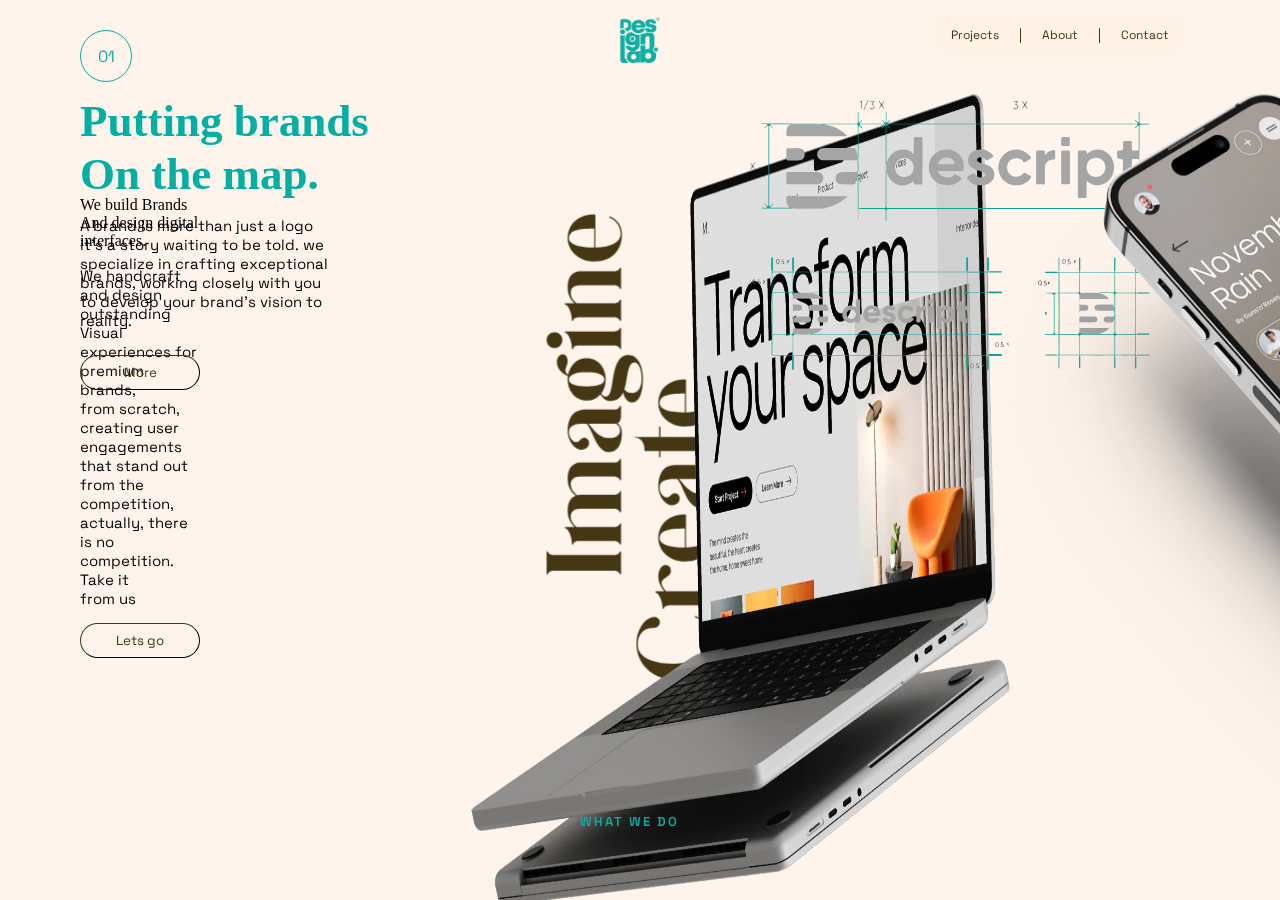
==== commit 2facc45b: "Update index.html" ====
--- a/index.html
+++ b/index.html
@@ -4,7 +4,7 @@
         <title>Designlab</title>
         <link rel="stylesheet" href="Designlab.css">
         <link rel="icon" type="image/x-icon" href="/images/favicon.ico">
-        <style> body{background:#FFF1E5;
+        <style> body{background:#fff1e5c6;
         margin: 0%;
         overflow-x : hidden;
         justify-content: center;}</style>
@@ -31,14 +31,14 @@
             </div>
     
            <div class="textdiv">
-                    <p  class="wecreate"> We create phenomenal<br>
-                        Visual experiences</p>
-                    <p  class="wehandcraft"> We handcraft and design outstanding <br>
-                        Visual experiences for premium brands,<br> from scratch, creating user engagements<br>
-                        that stand out from the competition,<br> actually, there is no competition. Take it<br>
-                        from us
-                    </p>
-                    <button class="letsgobutton">Lets go</button>
+                <p  class="title"> We build Brands<br>
+                    And design digital <br> interfaces.</p>
+                <p  class="wehandcraft"> We handcraft and design outstanding <br>
+                    Visual experiences for premium brands,<br> from scratch, creating user engagements<br>
+                    that stand out from the competition,<br> actually, there is no competition. Take it<br>
+                    from us
+                </p>
+                <button class="letsgobutton">Lets go</button>
     
             </div>
                 <img class="imaginecreate" src="Images/imagine-create.svg">
@@ -48,30 +48,30 @@
                 <p class="whatwedotext">WHAT WE DO</p>
             </div>
     
-            <div class="brandingsection">
-                <Div class="textdiv2" >
-                    <div class="one">
-                        <p>01</p>
-                    </div>
-                    <p  class="weputbrands"> Putting brands<br>
-                        On the map.</p>
-                    <p  class="a-brand-is"> A brand is more than just a logo <br>
-                        it's a story waiting to be told. we<br> specialize in crafting exceptional <br>
-                        brands, working closely with you<br> to develop your brand’s vision to<br>
-                        reality.
-                    </p>
-                    <button class="morebutton">More</button>
-                </Div>
-                <img class="floatingiphone" src="Images/floating-iphone.webp">
-                <img class="descriptgraphic" src="Images/descript-graphic.svg">
-            </div>
+            <Div class="textdiv2" >
+                <div class="one">
+                    <p>01</p>
+                </div>
+                <p  class="weputbrands"> Putting brands<br>
+                    On the map.</p>
+                <p  class="a-brand-is"> A brand is more than just a logo <br>
+                    it's a story waiting to be told. we<br> specialize in crafting exceptional <br>
+                    brands, working closely with you<br> to develop your brand’s vision to<br>
+                    reality.
+                </p>
+                <button class="morebutton">More</button>
+            </Div>
+
+            <img class="floatingiphone" src="Images/floating-iphone.webp">
+            <img class="descriptgraphic" src="Images/descript-graphic.svg">
+            
     
             <div class="amateurs" >
                 <p>TEMPLATES ARE FOR AMATEURS</p>
             </div>
     
             <div class="shittext" >
-                <p>HANDCRAFT THAT SHIT</p>
+                <p>HANDCRAFT YOUR PRESENCE</p>
             </div>
     
             <div class="meticulous-section">
--- a/Designlab.css
+++ b/Designlab.css
@@ -1,3 +1,27 @@
+html{
+    scroll-behavior: smooth;
+    scrollbar-color: #FFF1E5;
+}
+
+.wrapper{
+    display: flex;
+    height: 100vh;
+    overflow-y: auto;
+    overflow-x: hidden;
+    perspective: 10px;
+}
+
+header{
+    position: relative;
+    display: flex;
+    height: 100%;
+    justify-content: center;
+    align-items: center;
+    transform-style: preserve-3d;
+    z-index: -1;
+
+}
+
 .topsection{
     align-items: center;
     justify-content: center;
@@ -41,32 +65,36 @@
     position: relative;
     display: flex;
     width: 40px;
-}
-
-.herosection{
-    position: absolute;
-    display: flex;
+    
+}
+
+/*.herosection{
+    position: absolute;
+    display: flex;
+    top: 50px;*/
+    
+
+.imaginecreate{
+    position: absolute;
+    width: 210px;
+    left: 520px;
+    top: 210px;
+    transform: translateZ(-3px) scale(1.3);
+    
+}
+
+.floatingmac{
+    position: relative;
+    width: 590px;
+    left: 320px;
     top: 50px;
-
-}
-
-.imaginecreate{
-    position: relative;
-    width: 210px;
-    left: 200px;
-    top: 100px;
-}
-
-.floatingmac{
-    position: relative;
-    width: 590px;
-    left: 120px;
+   
 }
 
 .textdiv{
     position: relative;
     left: 80px;
-    top: 130px;
+    top: 180px;
 }
 
 .wecreate{
@@ -101,7 +129,7 @@
     font-size: 13px;
     font-weight: 600;
     letter-spacing: 2px;
-    top: 770px;
+    top: 800px;
     left: 580px;}
 
 .brandingsection{
@@ -214,23 +242,24 @@
 
 .meticuloustext{
     position: absolute;
-    color: #02AFA3;
+    color: #453614;
     font-family: 'Astralaga';
     font-weight: 800;
     font-size: 60px;
-    line-height: 53px;
+    line-height: 60px;
     text-align: center;
     top: 1580px;
-    left: 230px;
+    left: 420px;
 
 }
 
 .phonehands{
     position: absolute;
     width: 1300px;
-    top: 1720px;
-}
-    
-    
-    
-    
+    top: 1740px;
+    left: 0px;
+}
+    
+    
+    
+    
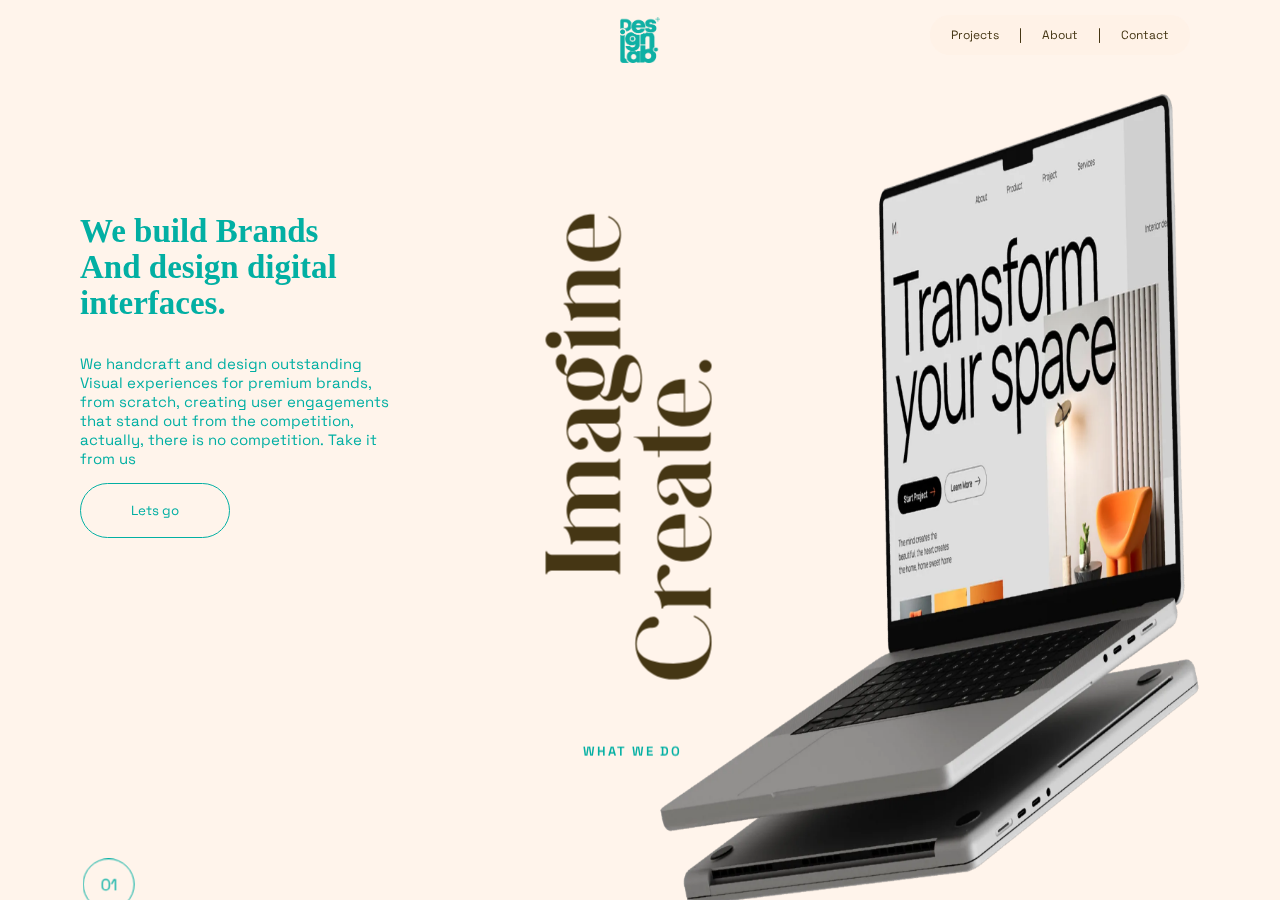
==== commit 1213681f: "Update index.html" ====
--- a/index.html
+++ b/index.html
@@ -8,8 +8,7 @@
         margin: 0%;
         overflow-x : hidden;
         justify-content: center;}</style>
-        <link rel="preload" href="AstralagaRegular.woff2" as="font" type="font/woff2" crossorigin>
-        <link rel="preload" href="AstralagaMedium.woff2" as="font" type="font/woff2" crossorigin>
+        <link href="https://fonts.cdnfonts.com/css/adogare" rel="stylesheet">
         <link rel="preconnect" href="https://fonts.googleapis.com">
         <link rel="preconnect" href="https://fonts.gstatic.com" crossorigin>
         <link href="https://fonts.googleapis.com/css2?family=Space+Grotesk:wght@300..700&display=swap" rel="stylesheet">
--- a/Designlab.css
+++ b/Designlab.css
@@ -1,6 +1,6 @@
 html{
     scroll-behavior: smooth;
-    scrollbar-color: #FFF1E5;
+    scrollbar-color: #ffffff;
 }
 
 .wrapper{
@@ -79,7 +79,7 @@
     width: 210px;
     left: 520px;
     top: 210px;
-    transform: translateZ(-3px) scale(1.3);
+    transform: translateZ(-2px) scale(1.2);
     
 }
 
@@ -97,28 +97,30 @@
     top: 180px;
 }
 
-.wecreate{
+.title{
     color: #02AFA3;
     font-family: 'Astralaga';
-    font-weight: 800;
-    font-size: 27px;
-    line-height: 30px;
+    font-weight: 600;
+    font-size: 33px;
+    line-height: 36px;
 
 }
 
 .wehandcraft{
     font-family: "Space Grotesk", sans-serif;
+    color: #02AFA3;
     font-size: 15px;
     font-weight: 400;}
 
 .letsgobutton{
     font-family: "Space Grotesk", sans-serif;
     background-color: rgba(0, 0, 0, 0);
-    width: 120px;
-    height: 35px;
-    color: #453614;
-    border-color: #453614;
-    border-radius: 20px;
+    width: 150px;
+    height: 55px;
+    color: #02AFA3;
+    border-style:solid;
+    border-color: #02AFA3;
+    border-radius: 300px;
     border-width: 1px;
 }
 
@@ -129,8 +131,9 @@
     font-size: 13px;
     font-weight: 600;
     letter-spacing: 2px;
-    top: 800px;
-    left: 580px;}
+    top: 850px;
+    left: 580px;
+    transform: translateZ(-4px) scale(1.4);}
 
 .brandingsection{
     position: absolute;
@@ -140,8 +143,8 @@
 
 .textdiv2{
     position: absolute;
-    left: 80px;
-    top: 50px;}
+    top: 1000px;
+    transform: translateZ(-2px) scale(1.2);}
 
 .weputbrands{
     color: #02AFA3;
@@ -171,18 +174,19 @@
     
     
 .floatingiphone{
-    position: relative;
+    position: absolute;
     width: 800px;
     left: 230px;
     z-index: 50;
-    top: 30px;
+    top: 1000px;
 } 
 
 .descriptgraphic{
     position: absolute;
     width: 400px;
-    left: 750px;
-    top: 100px;
+    left: 850px;
+    top: 1050px;
+    transform: translateZ(-2px) scale(1.2);
 }
 
 .amateurs{
@@ -192,7 +196,7 @@
     font-size: 18px;
     font-weight: 500;
     letter-spacing: 2px;
-    top: 1420px;
+    top: 1520px;
     left: 480px;
 }
 
@@ -203,7 +207,7 @@
     font-size: 18px;
     font-weight: 300;
     letter-spacing: 2px;
-    top: 1440px;
+    top: 1540px;
     left: 520px;
 }
 
@@ -226,7 +230,7 @@
 
 .two{
     position: absolute;
-    top: 1560px;
+    top: 1660px;
     left: 620px;
     font-family: "Space Grotesk", sans-serif;
     color: #02AFA3;
@@ -248,7 +252,7 @@
     font-size: 60px;
     line-height: 60px;
     text-align: center;
-    top: 1580px;
+    top: 1680px;
     left: 420px;
 
 }
@@ -256,7 +260,7 @@
 .phonehands{
     position: absolute;
     width: 1300px;
-    top: 1740px;
+    top: 1840px;
     left: 0px;
 }
     
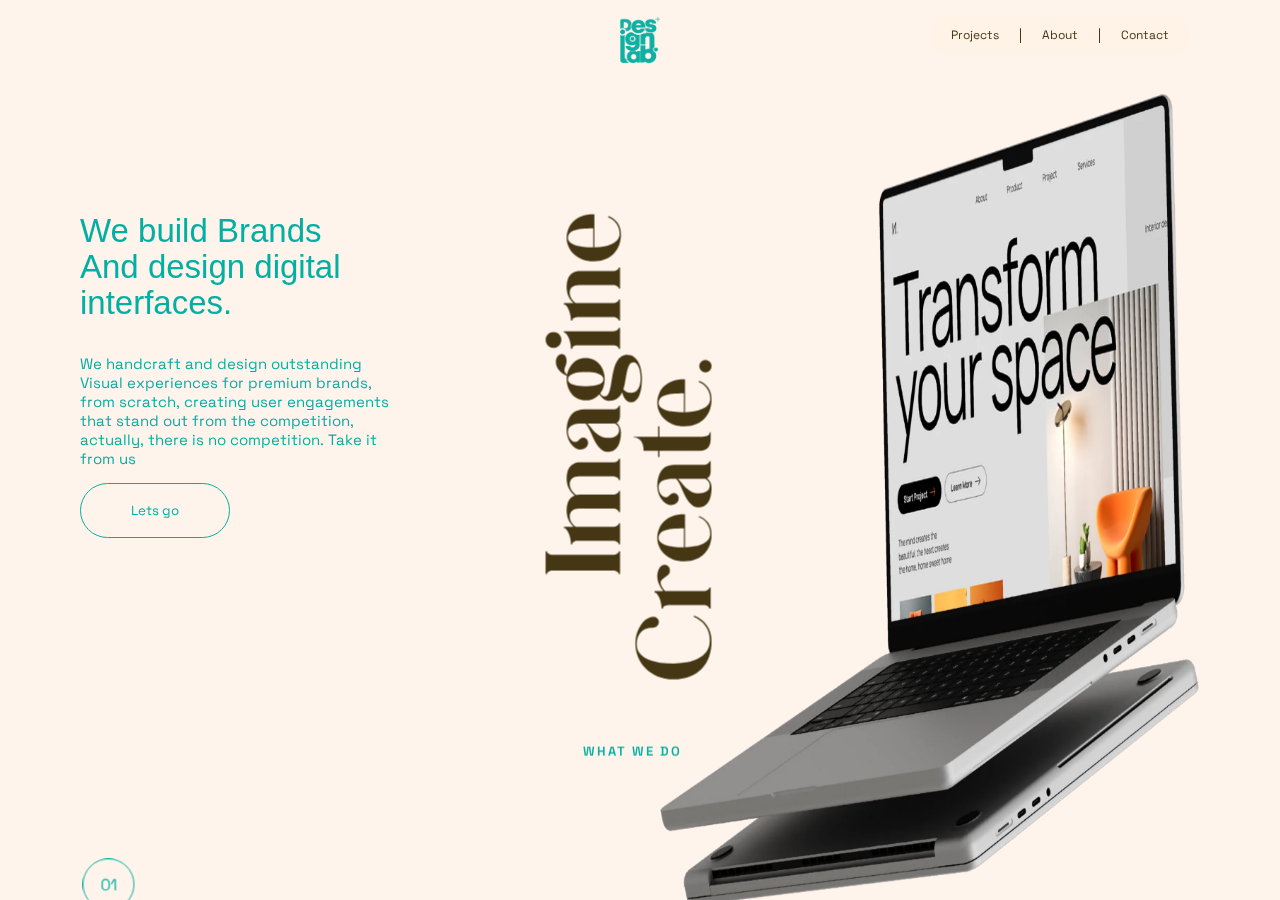
==== commit 128942d0: "Update index.html" ====
--- a/index.html
+++ b/index.html
@@ -8,7 +8,7 @@
         margin: 0%;
         overflow-x : hidden;
         justify-content: center;}</style>
-        <link href="https://fonts.cdnfonts.com/css/adogare" rel="stylesheet">
+        <link href="https://fonts.cdnfonts.com/css/adhiguno" rel="stylesheet">
         <link rel="preconnect" href="https://fonts.googleapis.com">
         <link rel="preconnect" href="https://fonts.gstatic.com" crossorigin>
         <link href="https://fonts.googleapis.com/css2?family=Space+Grotesk:wght@300..700&display=swap" rel="stylesheet">
--- a/Designlab.css
+++ b/Designlab.css
@@ -99,8 +99,8 @@
 
 .title{
     color: #02AFA3;
-    font-family: 'Astralaga';
-    font-weight: 600;
+    font-family:'Rallomy', sans-serif;                                        
+    font-weight: 400;
     font-size: 33px;
     line-height: 36px;
 
@@ -148,8 +148,8 @@
 
 .weputbrands{
     color: #02AFA3;
-    font-family: 'Astralaga';
-    font-weight: 800;
+    font-family: 'Rallomy', sans-serif;
+    font-weight: 400;
     font-size: 45px;
     line-height: 53px;}
     
@@ -247,8 +247,8 @@
 .meticuloustext{
     position: absolute;
     color: #453614;
-    font-family: 'Astralaga';
-    font-weight: 800;
+    font-family: 'Rallomy', sans-serif;
+    font-weight: 400;
     font-size: 60px;
     line-height: 60px;
     text-align: center;
